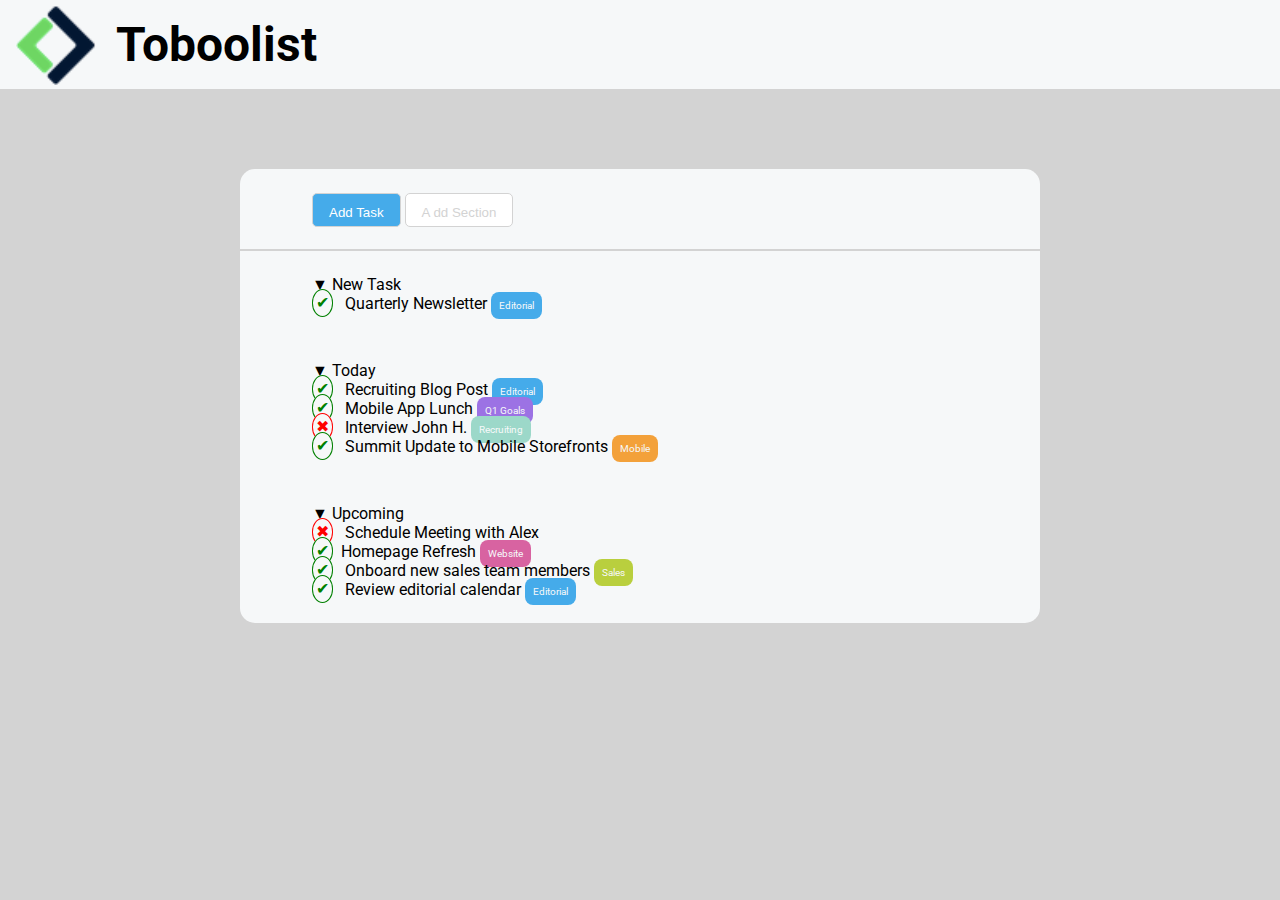
==== 2version/index-2.html @ a0d7615f "Create new folder for Toboolist 2nd version" ====
<!DOCTYPE html>
<html lang="en">
<head>
    <meta charset="UTF-8">
    <meta http-equiv="X-UA-Compatible" content="IE=edge">
    <meta name="viewport" content="width=device-width, initial-scale=1.0">
    <title>Toboolist</title>
    <link rel="stylesheet" href="style-sheet2.css">
    <link href='https://fonts.googleapis.com/css?family=Roboto' rel='stylesheet'>
</head>

<body>
    <header>
        <img src="img/Logo.png" alt="Logo Boolean">
        <h1 id="main-title"> Toboolist</h1>
    </header>

    <main>

        <section id="taskbar"> <!--barra Add Task Add Section-->
            <div class="pageset">
                <button id="taskbutton"> Add Task</button>
                <button id="sectionbutton"> A dd Section</button>

            </div>
        </section>

        <section id="tasks"> <!--Task List-->

            <div class="pageset"> <!-- New Tasks-->
                <ul>
                    <li><span class="arrowsymbol">&#9660;</span> New Task
                        <ul>
                            <li> <span class="symbols done">&#10004;</span> Quarterly Newsletter <span class="labels bluelabel">Editorial</span></li>
                        </ul>
                    </li>
                </ul>
            </div>

            <div class="pageset"> <!-- Today Tasks-->
                <ul>
                    <li><span class="arrowsymbol">&#9660;</span> Today
                        <ul>
                            <li><span class="symbols done">&#10004;</span> Recruiting Blog Post <span class="labels bluelabel">Editorial</span></li>
                            <li><span class="symbols done">&#10004;</span> Mobile App Lunch <span class="labels purplelabel">Q1 Goals</span></li>
                            <li><span class="symbols undone">&#10006;</span> Interview John H. <span class="labels greenlabel">Recruiting</span></li>
                            <li><span class="symbols done">&#10004;</span> Summit Update to Mobile Storefronts <span class="labels orangelabel">Mobile</span></li>
                        </ul>
                    </li>
                </ul>
            </div>

            <div class="pageset"> <!-- Upcoming Tasks-->
                <ul>
                    <li><span class="arrowsymbol">&#9660;</span> Upcoming
                        <ul>
                            <li><span class="symbols undone">&#10006;</span> Schedule Meeting with Alex</li>
                            <li><span class="symbols done">&#10004;</span >Homepage Refresh <span class="labels pinklabel">Website</span></li>
                            <li><span class="symbols done">&#10004;</span> Onboard new sales team members <span class="labels lightgreenlabel">Sales</span></li>
                            <li><span class="symbols done">&#10004;</span> Review editorial calendar <span class="labels bluelabel">Editorial</span></li>
                        </ul>
                    </li>
                </ul>           
            </div>
        </section>
    </main>

</body>

</html>
---- 2version/style-sheet2.css ----
/* RESET */

* {
    padding: 0;
    margin: 0;
    box-sizing: border-box;
}


body {
    background-color: lightgrey;
    font-family:'Roboto';
}

header {
    background-color: #F6F8F9;
}

header img {
    height: 5rem;
    margin-left: 1rem
}

header h1 {
    font-size: 3rem;
    font-weight: bold;
    display: inline-block;
    padding: 1rem;
    vertical-align: text-bottom;
}

main {
    margin-top: 2rem;
    margin-left: 15rem;
    margin-right: 15rem;
}

section {
    background-color: #F6F8F9;
}

#taskbar {
    height: 5rem;
    margin-top: 5rem;
    margin-bottom: 0.1rem;
    border-radius: 15px 15px 0px 0px;
}

#tasks {
    height: 100%;
    border-radius: 0 0 15px 15px;
}

.pageset {
    margin-left: 3rem;
    vertical-align: middle;
    padding: 1.5rem;
}

button {
    border: 1px solid lightgray;
    height: 2rem;
    padding: 1rem;
    border-radius: 5px 5px;
    line-height: 50%;
}

#taskbutton {
    background-color: #45abea;
    color: white;
}

#sectionbutton {
    background-color: white;
    color: lightgray;
}

.labels {
    padding: 0.5rem;
    border-radius: 0.5rem;
    font-size: 0.6rem;
    color: #F6F8F9;

}

p {
    margin-top: 1rem;
}

ul {
    list-style-type: none;
  }

/* Done-Undone Symbols */

.done {
    color: green;
    border: 1px solid green;
}

.undone {
    color: red;
    border: 1px solid red;
}

.symbols {
    background-color: #F6F8F9;  
    font-size: 1rem;
    padding: 0.2rem;
    margin-right: 0.5rem;
    border-radius: 100%;
}

.arrowsymbol {
    font-size: 1rem;
}



/* label colors */
.bluelabel {
    background-color: #45abea;
}

.purplelabel {
    background-color: #9c72e4;
}

.greenlabel {
    background-color: #9CD8C9;
}
.orangelabel {
    background-color: #F3A13A;
}
.pinklabel {
    background-color: #D863A1;
}

.lightgreenlabel {
    background-color: #B9CF3E;
}
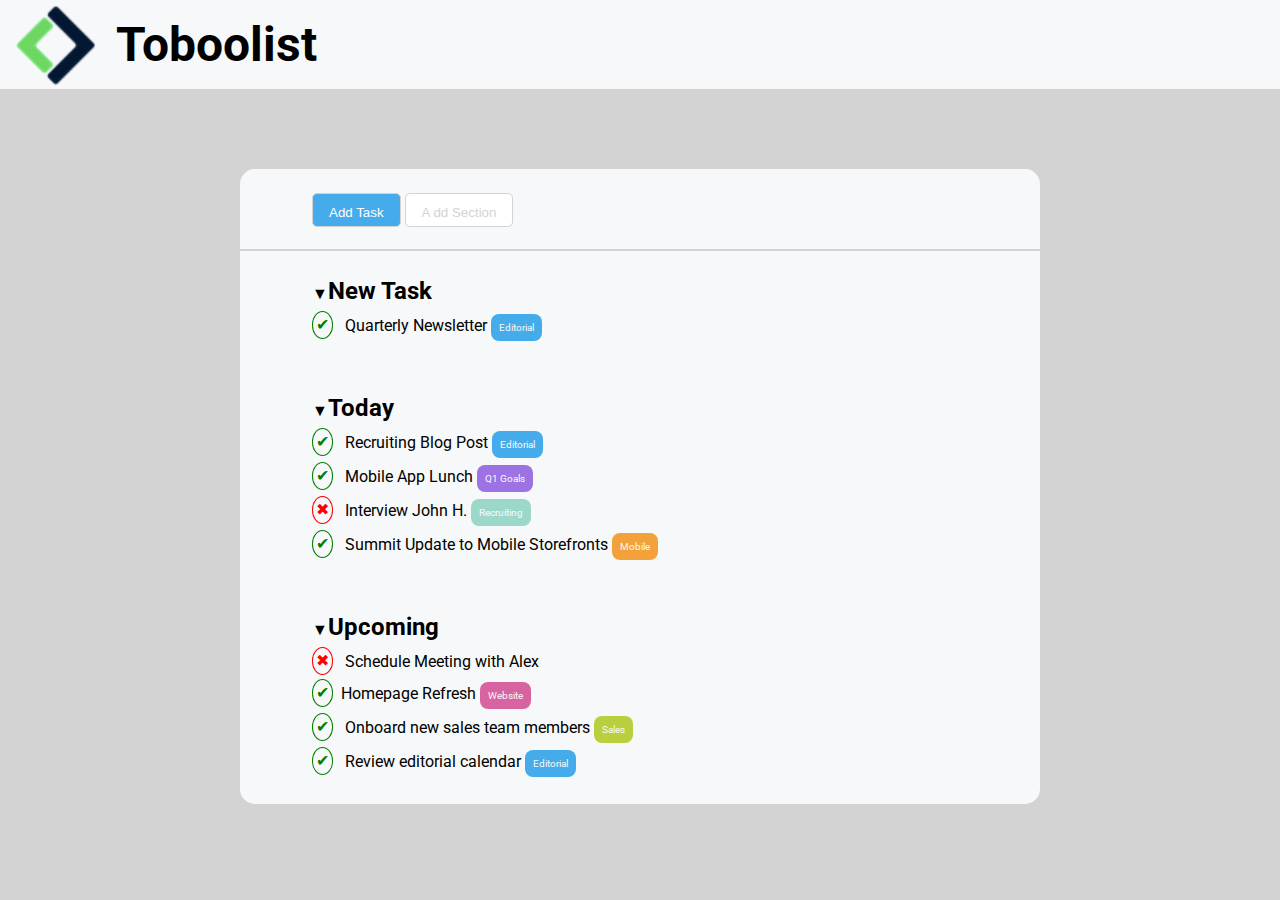
==== commit c5679b20: "fix list errors" ====
--- a/2version/index-2.html
+++ b/2version/index-2.html
@@ -29,7 +29,7 @@
 
             <div class="pageset"> <!-- New Tasks-->
                 <ul>
-                    <li><span class="arrowsymbol">&#9660;</span> New Task
+                    <li><span class="arrowsymbol">&#9660;</span><h2>New Task</h2>
                         <ul>
                             <li> <span class="symbols done">&#10004;</span> Quarterly Newsletter <span class="labels bluelabel">Editorial</span></li>
                         </ul>
@@ -39,7 +39,7 @@
 
             <div class="pageset"> <!-- Today Tasks-->
                 <ul>
-                    <li><span class="arrowsymbol">&#9660;</span> Today
+                    <li><span class="arrowsymbol">&#9660;</span><h2>Today</h2>
                         <ul>
                             <li><span class="symbols done">&#10004;</span> Recruiting Blog Post <span class="labels bluelabel">Editorial</span></li>
                             <li><span class="symbols done">&#10004;</span> Mobile App Lunch <span class="labels purplelabel">Q1 Goals</span></li>
@@ -52,7 +52,7 @@
 
             <div class="pageset"> <!-- Upcoming Tasks-->
                 <ul>
-                    <li><span class="arrowsymbol">&#9660;</span> Upcoming
+                    <li><span class="arrowsymbol">&#9660;</span><h2>Upcoming</h2> 
                         <ul>
                             <li><span class="symbols undone">&#10006;</span> Schedule Meeting with Alex</li>
                             <li><span class="symbols done">&#10004;</span >Homepage Refresh <span class="labels pinklabel">Website</span></li>
--- a/2version/style-sheet2.css
+++ b/2version/style-sheet2.css
@@ -83,12 +83,16 @@
 
 }
 
-p {
-    margin-top: 1rem;
+h2 {
+    display: inline-block;
 }
 
 ul {
     list-style-type: none;
+  }
+
+  li {
+    line-height: 2rem;
   }
 
 /* Done-Undone Symbols */
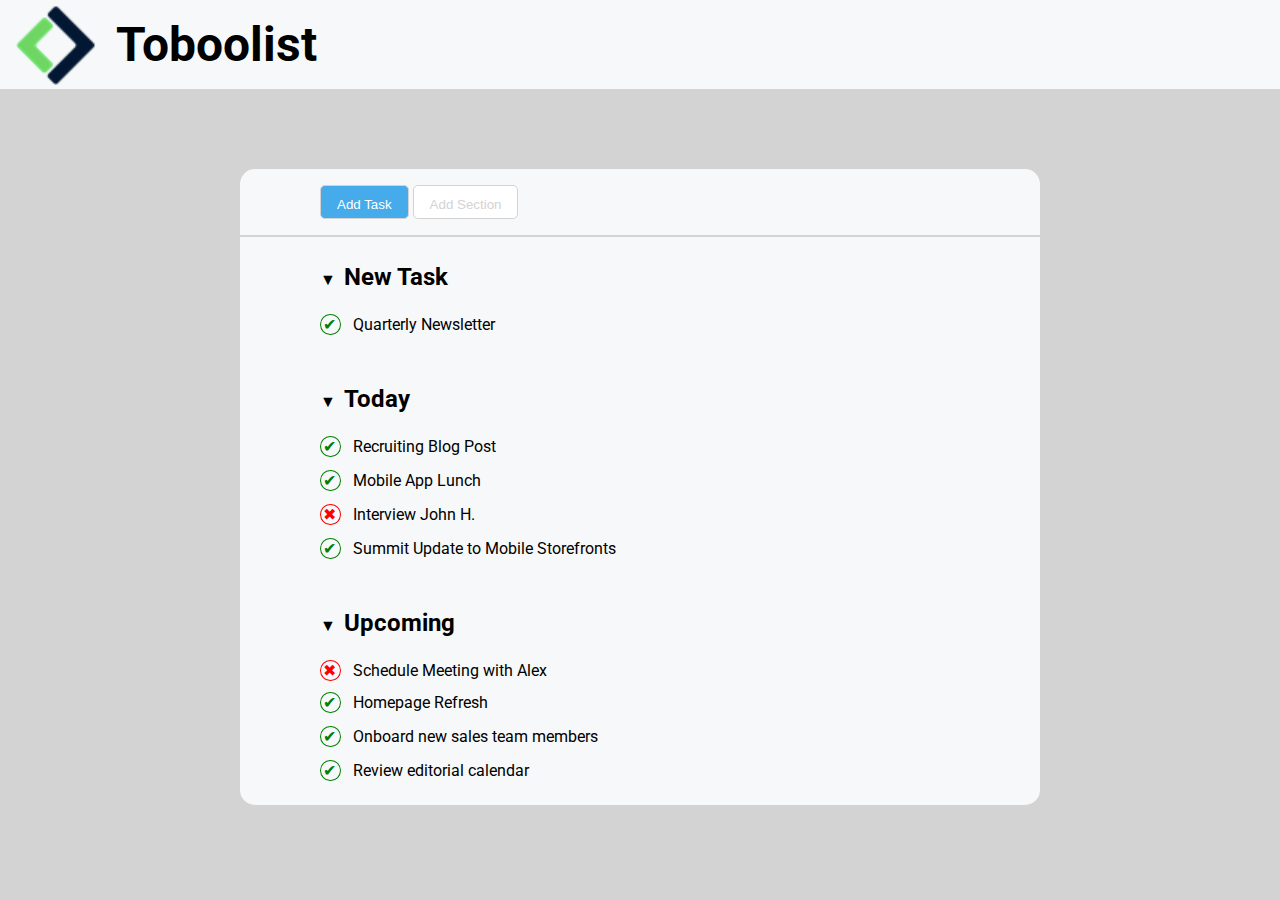
==== commit cbe04c50: "fix css pageset and general improvement" ====
--- a/2version/index-2.html
+++ b/2version/index-2.html
@@ -20,8 +20,7 @@
         <section id="taskbar"> <!--barra Add Task Add Section-->
             <div class="pageset">
                 <button id="taskbutton"> Add Task</button>
-                <button id="sectionbutton"> A dd Section</button>
-
+                <button id="sectionbutton"> Add Section</button>
             </div>
         </section>
 
@@ -55,7 +54,7 @@
                     <li><span class="arrowsymbol">&#9660;</span><h2>Upcoming</h2> 
                         <ul>
                             <li><span class="symbols undone">&#10006;</span> Schedule Meeting with Alex</li>
-                            <li><span class="symbols done">&#10004;</span >Homepage Refresh <span class="labels pinklabel">Website</span></li>
+                            <li><span class="symbols done">&#10004;</span> Homepage Refresh <span class="labels pinklabel">Website</span></li>
                             <li><span class="symbols done">&#10004;</span> Onboard new sales team members <span class="labels lightgreenlabel">Sales</span></li>
                             <li><span class="symbols done">&#10004;</span> Review editorial calendar <span class="labels bluelabel">Editorial</span></li>
                         </ul>
--- a/2version/style-sheet2.css
+++ b/2version/style-sheet2.css
@@ -18,7 +18,9 @@
 
 header img {
     height: 5rem;
-    margin-left: 1rem
+    margin-left: 1rem;
+    vertical-align: middle;
+    
 }
 
 header h1 {
@@ -26,7 +28,7 @@
     font-weight: bold;
     display: inline-block;
     padding: 1rem;
-    vertical-align: text-bottom;
+    vertical-align: middle;
 }
 
 main {
@@ -40,7 +42,6 @@
 }
 
 #taskbar {
-    height: 5rem;
     margin-top: 5rem;
     margin-bottom: 0.1rem;
     border-radius: 15px 15px 0px 0px;
@@ -52,9 +53,12 @@
 }
 
 .pageset {
-    margin-left: 3rem;
-    vertical-align: middle;
-    padding: 1.5rem;
+    /*margin: 0 auto;
+    width: 80%;*/
+    padding-top: 1rem;
+    padding-bottom: 1rem;
+    padding-left: 5rem;
+    padding-right: 5rem;
 }
 
 button {
@@ -63,6 +67,7 @@
     padding: 1rem;
     border-radius: 5px 5px;
     line-height: 50%;
+    vertical-align: middle;
 }
 
 #taskbutton {
@@ -85,6 +90,9 @@
 
 h2 {
     display: inline-block;
+    margin-left: 0.5rem;
+    padding-top: 0.5rem;
+    padding-bottom: 1rem;
 }
 
 ul {
@@ -108,12 +116,10 @@
 }
 
 .symbols {
-    background-color: #F6F8F9;  
-    font-size: 1rem;
-    padding: 0.2rem;
     margin-right: 0.5rem;
-    border-radius: 100%;
-}
+    border-radius: 50%;
+    padding-left: 0.15rem;
+    padding-right: 0.2rem;
 
 .arrowsymbol {
     font-size: 1rem;
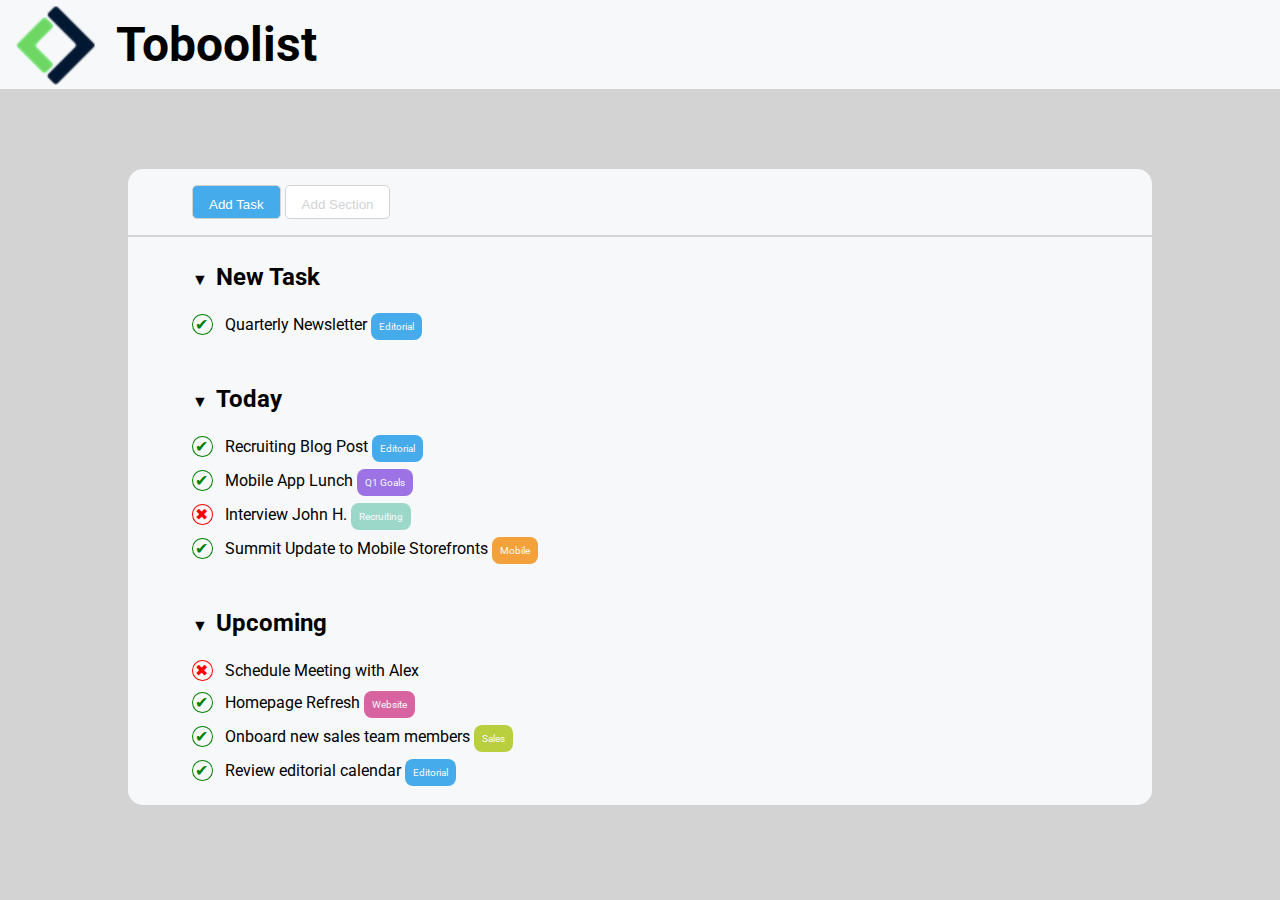
==== commit 736df82b: "fix all errors (i hope!)" ====
--- a/2version/index-2.html
+++ b/2version/index-2.html
@@ -16,7 +16,6 @@
     </header>
 
     <main>
-
         <section id="taskbar"> <!--barra Add Task Add Section-->
             <div class="pageset">
                 <button id="taskbutton"> Add Task</button>
--- a/2version/style-sheet2.css
+++ b/2version/style-sheet2.css
@@ -32,13 +32,14 @@
 }
 
 main {
+    margin: 0 auto;
+    width: 80%;
     margin-top: 2rem;
-    margin-left: 15rem;
-    margin-right: 15rem;
 }
 
 section {
     background-color: #F6F8F9;
+
 }
 
 #taskbar {
@@ -53,12 +54,10 @@
 }
 
 .pageset {
-    /*margin: 0 auto;
-    width: 80%;*/
     padding-top: 1rem;
     padding-bottom: 1rem;
-    padding-left: 5rem;
-    padding-right: 5rem;
+    padding-left: 4rem;
+    padding-right: 4rem;
 }
 
 button {
@@ -121,6 +120,8 @@
     padding-left: 0.15rem;
     padding-right: 0.2rem;
 
+}
+
 .arrowsymbol {
     font-size: 1rem;
 }
